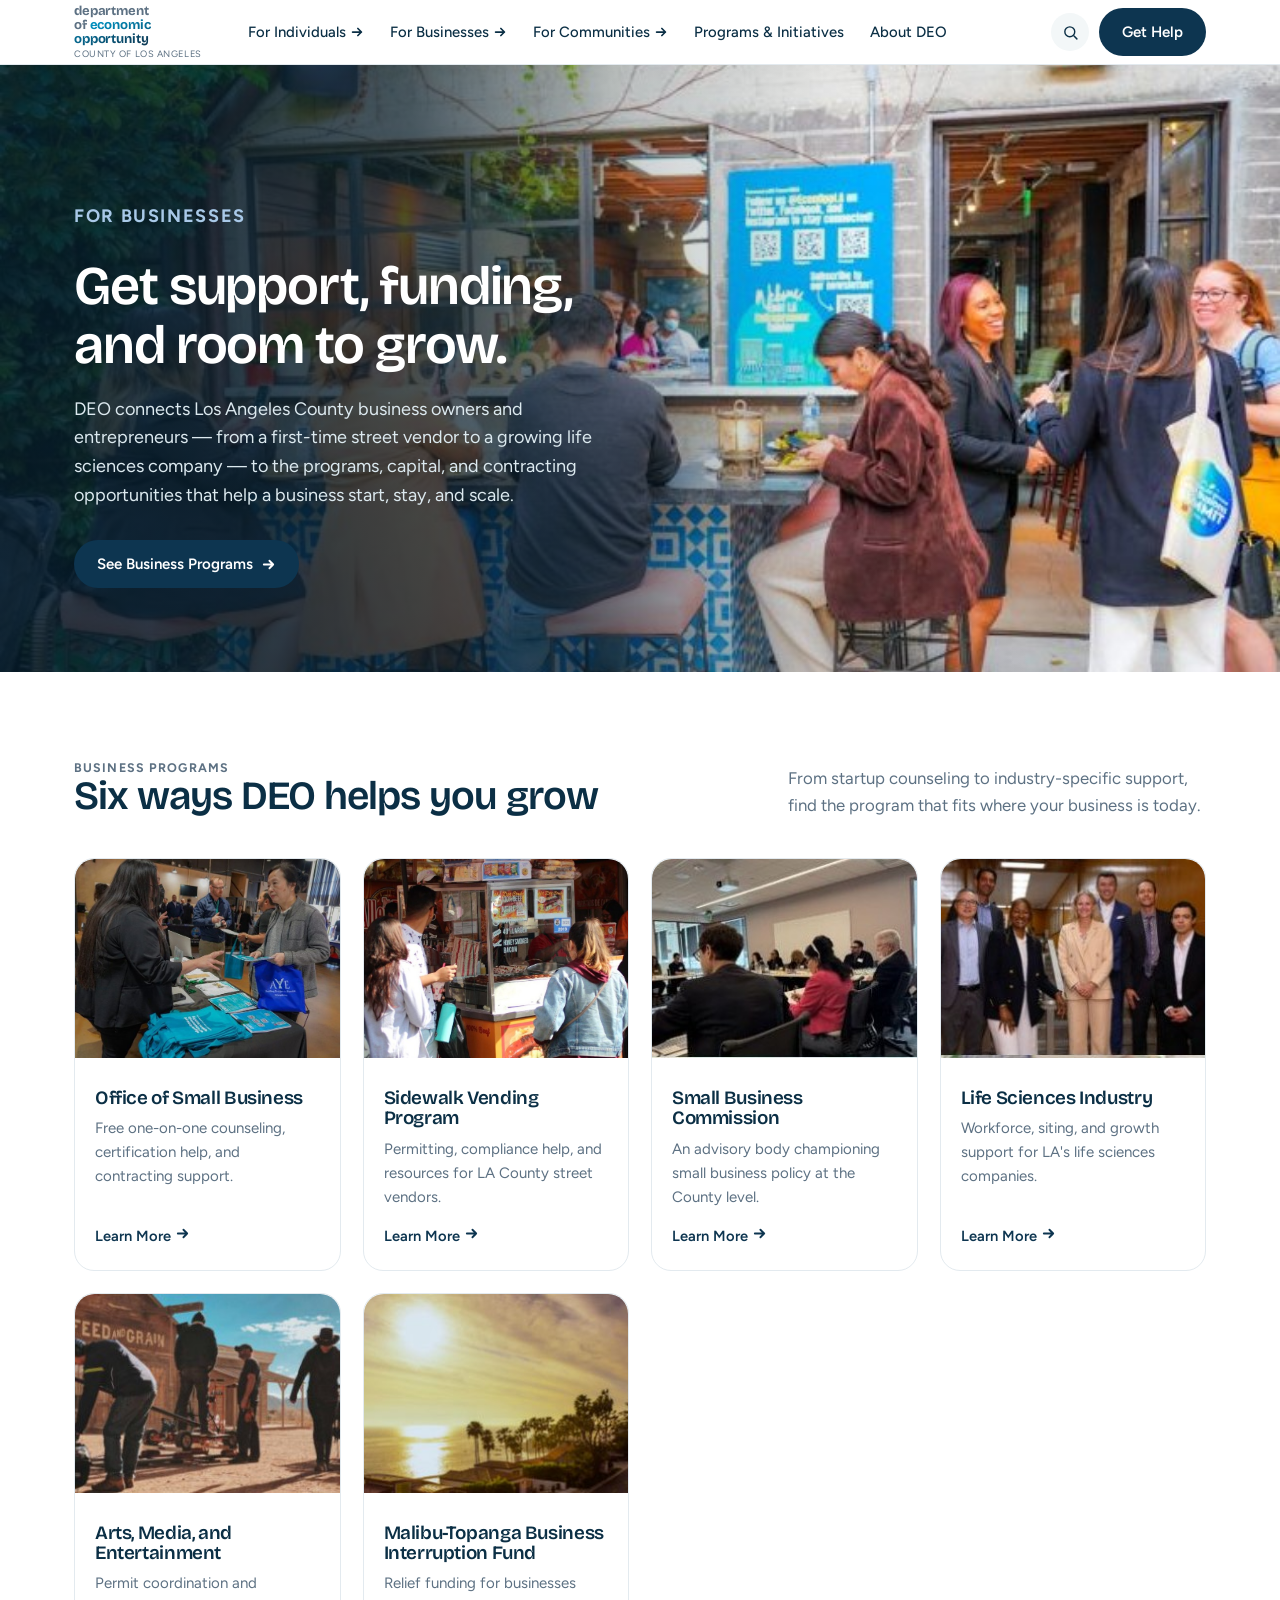
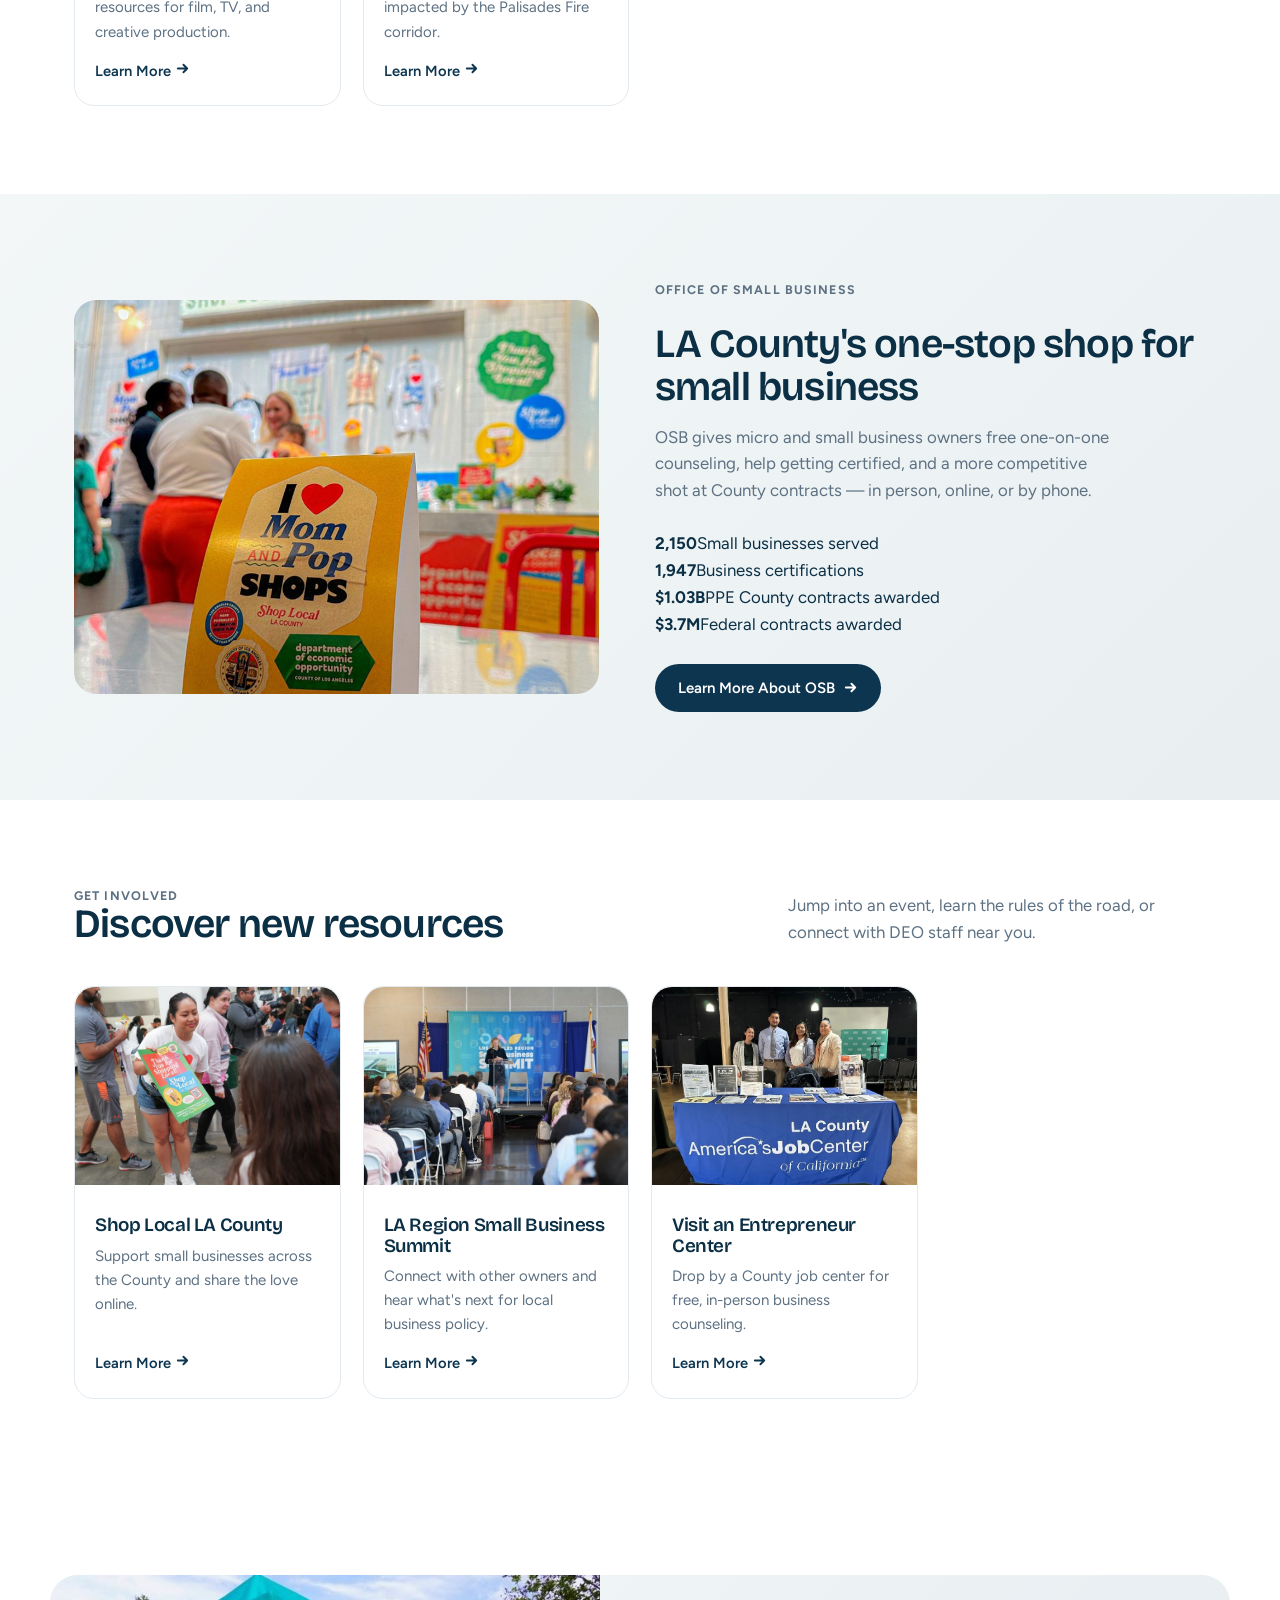
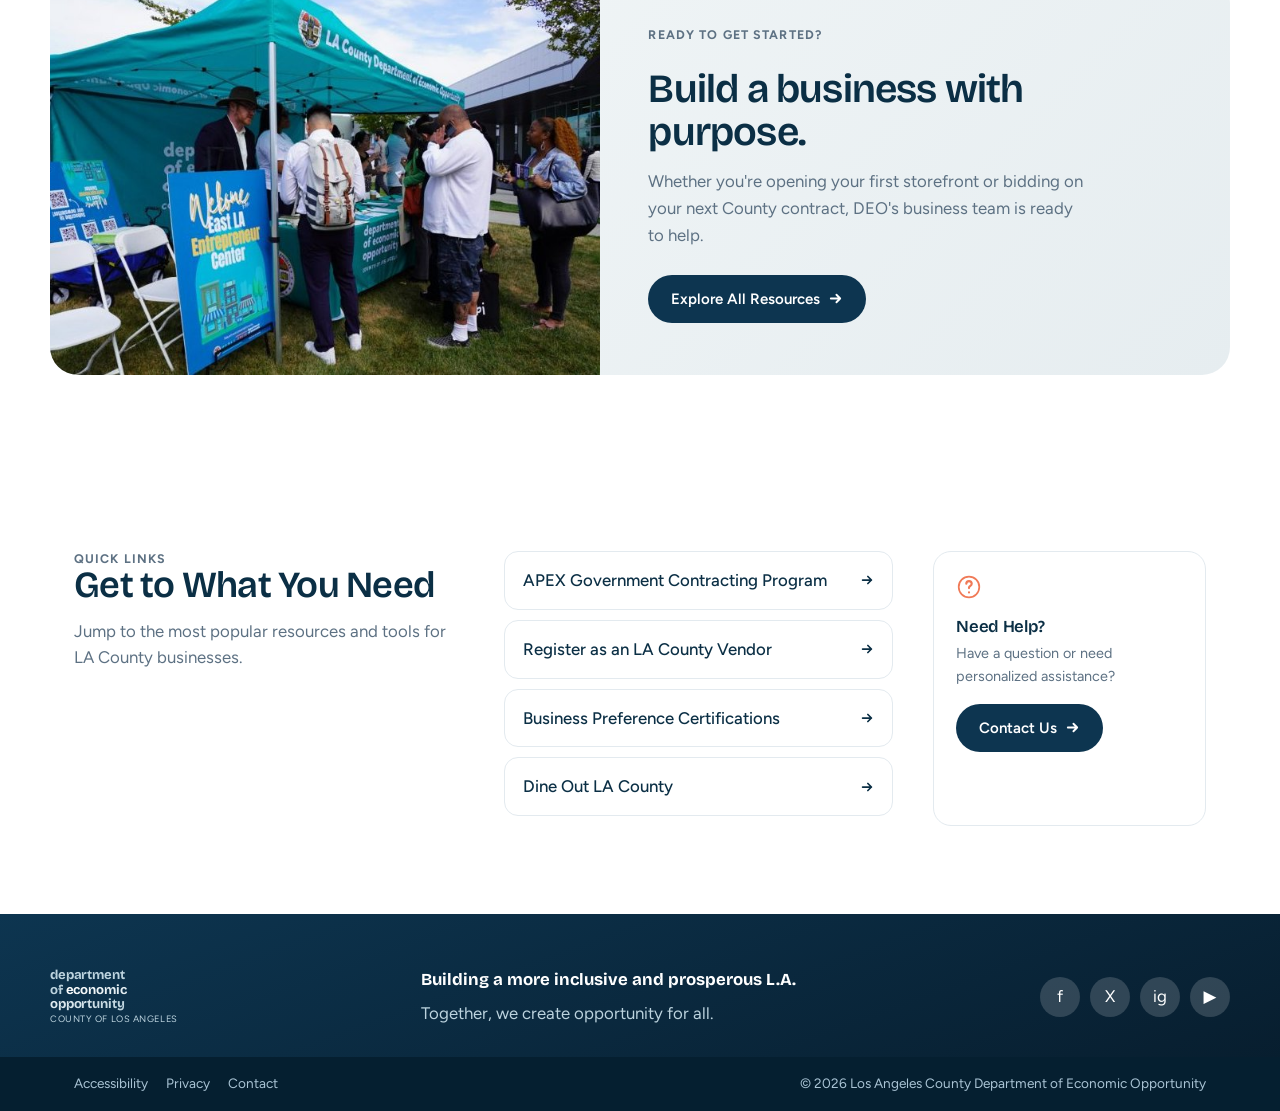
==== category.html @ c0104140 "Update styles and added category page" ====
<!doctype html>
<html lang="en">
  <head>
    <meta charset="utf-8" />
    <meta
      name="viewport"
      content="width=device-width, initial-scale=1, viewport-fit=cover"
    />
    <meta name="color-scheme" content="light" />
    <title>For Businesses | Department of Economic Opportunity</title>
    <link rel="preconnect" href="https://fonts.googleapis.com" />
    <link rel="preconnect" href="https://fonts.gstatic.com" crossorigin />
    <link
      href="https://fonts.googleapis.com/css2?family=Bricolage+Grotesque:wght@500;600;700&family=Figtree:wght@400;500;600&display=swap"
      rel="stylesheet"
    />
    <link rel="stylesheet" href="style.css" />
  </head>
  <body>
    <header class="bar" id="top">
      <div class="w">
        <a
          class="logo"
          href="index.html"
          aria-label="Department of Economic Opportunity, home"
          ><span
            ><b
              ><i class="l1">department of </i>
              <i class="l2">economic opportunity</i></b
            ><small>County of Los Angeles</small></span
          ></a
        >
        <button class="menu" aria-label="Menu" aria-expanded="false" id="mb">
          ☰
        </button>
        <nav id="nav" aria-label="Main"></nav>
        <div class="tools">
          <button class="ic-btn" aria-label="Search">
            <svg
              width="17"
              height="17"
              viewBox="0 0 24 24"
              fill="none"
              aria-hidden="true"
            >
              <circle
                cx="11"
                cy="11"
                r="7"
                stroke="currentColor"
                stroke-width="2"
              />
              <path
                d="M21 21l-4-4"
                stroke="currentColor"
                stroke-width="2"
                stroke-linecap="round"
              />
            </svg></button
          ><a class="btn" href="index.html#contact"><span>Get Help</span></a>
        </div>
      </div>
    </header>

    <main>
      <!-- <div class="w">
        <p class="crumb"><a href="index.html">Home</a><span>/</span>For Businesses</p>
      </div> -->

      <div
        class="hero"
        style="
          background-image: url([data-uri]);
        "
      >
        <div class="w">
          <div>
            <p class="eyebrow">For Businesses</p>
            <h1>Get support, funding, and room to grow.</h1>
            <p>
              DEO connects Los Angeles County business owners and entrepreneurs
              — from a first-time street vendor to a growing life sciences
              company — to the programs, capital, and contracting opportunities
              that help a business start, stay, and scale.
            </p>
            <a class="btn" href="#programs"
              >See Business Programs
              <svg
                class="arrow"
                width="15"
                height="15"
                viewBox="0 0 16 16"
                aria-hidden="true"
              >
                <path
                  d="M3 8h10M9 4l4 4-4 4"
                  fill="none"
                  stroke="currentColor"
                  stroke-width="2"
                  stroke-linecap="round"
                  stroke-linejoin="round"
                />
              </svg>
            </a>
          </div>
        </div>
      </div>

      <section id="programs">
        <div class="w">
          <div class="hd2">
            <div>
              <p class="eyebrow">Business Programs</p>
              <h2>Six ways DEO helps you grow</h2>
            </div>
            <p>
              From startup counseling to industry-specific support, find the
              program that fits where your business is today.
            </p>
          </div>
          <div class="path cols3" id="pgrid"></div>
        </div>
      </section>

      <section class="feat">
        <div class="w">
          <div class="ph" style="border-radius: 22px; aspect-ratio: 16/12">
            <img
              src="[data-uri]"
              alt="A shop-local display at an East LA small business"
              style="
                position: absolute;
                inset: 0;
                width: 100%;
                height: 100%;
                object-fit: cover;
              "
            />
          </div>
          <div>
            <p class="eyebrow">Office of Small Business</p>
            <h2>LA County's one-stop shop for small business</h2>
            <p>
              OSB gives micro and small business owners free one-on-one
              counseling, help getting certified, and a more competitive shot at
              County contracts — in person, online, or by phone.
            </p>
            <div class="stats">
              <div class="statitem">
                <b>2,150</b><span>Small businesses served</span>
              </div>
              <div class="statitem">
                <b>1,947</b><span>Business certifications</span>
              </div>
              <div class="statitem">
                <b>$1.03B</b><span>PPE County contracts awarded</span>
              </div>
              <div class="statitem">
                <b>$3.7M</b><span>Federal contracts awarded</span>
              </div>
            </div>
            <a class="btn" href="#" style="margin-top: 26px"
              >Learn More About OSB
              <svg
                class="arrow"
                width="15"
                height="15"
                viewBox="0 0 16 16"
                aria-hidden="true"
              >
                <path
                  d="M3 8h10M9 4l4 4-4 4"
                  fill="none"
                  stroke="currentColor"
                  stroke-width="2"
                  stroke-linecap="round"
                  stroke-linejoin="round"
                /></svg
            ></a>
          </div>
        </div>
      </section>

      <section>
        <div class="w">
          <div class="hd2">
            <div>
              <p class="eyebrow">Get Involved</p>
              <h2>Discover new resources</h2>
            </div>
            <p>
              Jump into an event, learn the rules of the road, or connect with
              DEO staff near you.
            </p>
          </div>
          <div class="path cols3" id="igrid"></div>
        </div>
      </section>

      <section class="cta">
        <div class="w">
          <div
            class="ph"
            style="aspect-ratio: auto; height: 100%; min-height: 280px"
          >
            <img
              src="[data-uri]"
              alt="Business owners networking on a patio"
              style="
                position: absolute;
                inset: 0;
                width: 100%;
                height: 100%;
                object-fit: cover;
              "
            />
          </div>
          <div class="body">
            <p class="eyebrow">Ready to Get Started?</p>
            <h2>Build a business with purpose.</h2>
            <p>
              Whether you're opening your first storefront or bidding on your
              next County contract, DEO's business team is ready to help.
            </p>
            <a class="btn" href="index.html#contact"
              >Explore All Resources
              <svg
                class="arrow"
                width="15"
                height="15"
                viewBox="0 0 16 16"
                aria-hidden="true"
              >
                <path
                  d="M3 8h10M9 4l4 4-4 4"
                  fill="none"
                  stroke="currentColor"
                  stroke-width="2"
                  stroke-linecap="round"
                  stroke-linejoin="round"
                /></svg
            ></a>
          </div>
        </div>
      </section>

      <section class="ql">
        <div class="w">
          <div>
            <p class="eyebrow">Quick Links</p>
            <h2>Get to What You Need</h2>
            <p>
              Jump to the most popular resources and tools for LA County
              businesses.
            </p>
          </div>
          <div class="qllist" id="qllist"></div>
          <div class="help">
            <svg
              width="26"
              height="26"
              viewBox="0 0 24 24"
              fill="none"
              aria-hidden="true"
            >
              <path
                d="M12 17h.01M9.5 9a2.5 2.5 0 0 1 5 0c0 1.5-1.5 2-2 2.5-.4.4-.5.7-.5 1.5"
                stroke="currentColor"
                stroke-width="2"
                stroke-linecap="round"
                stroke-linejoin="round"
              />
              <circle
                cx="12"
                cy="12"
                r="9.5"
                stroke="currentColor"
                stroke-width="1.6"
              />
            </svg>
            <h3>Need Help?</h3>
            <p>Have a question or need personalized assistance?</p>
            <a class="btn" href="index.html#contact"
              >Contact Us
              <svg
                class="arrow"
                width="15"
                height="15"
                viewBox="0 0 16 16"
                aria-hidden="true"
              >
                <path
                  d="M3 8h10M9 4l4 4-4 4"
                  fill="none"
                  stroke="currentColor"
                  stroke-width="2"
                  stroke-linecap="round"
                  stroke-linejoin="round"
                /></svg
            ></a>
          </div>
        </div>
      </section>
    </main>

    <footer id="contact">
      <div class="w fmain">
        <a class="logo" href="index.html"
          ><span
            ><b>
              <i class="l1" style="color: #bcd3de">department of</i>
              <i
                class="l2"
                style="background-image: linear-gradient(135deg, #fff, #bcd3de)"
                >economic<br />opportunity</i
              > </b
            ><small style="color: #bcd3de">County of Los Angeles</small></span
          ></a
        >
        <div>
          <b
            style="
              font-family: &quot;Bricolage Grotesque&quot;;
              font-size: 1.05rem;
            "
            >Building a more inclusive and prosperous L.A.</b
          >
          <p>Together, we create opportunity for all.</p>
        </div>
        <div class="soc">
          <a href="#" aria-label="Facebook">f</a><a href="#" aria-label="X">X</a
          ><a href="#" aria-label="Instagram">ig</a
          ><a href="#" aria-label="YouTube">▶</a>
        </div>
      </div>
      <div class="fbottom">
        <div class="w">
          <div>
            <a href="#">Accessibility</a><a href="#">Privacy</a
            ><a href="#">Contact</a>
          </div>
          <span
            >© 2026 Los Angeles County Department of Economic Opportunity</span
          >
        </div>
      </div>
    </footer>

    <script>
      const AR =
        '<svg class="ar" width="15" height="15" viewBox="0 0 16 16" aria-hidden="true"><path d="M3 8h10M9 4l4 4-4 4" fill="none" stroke="currentColor" stroke-width="2" stroke-linecap="round" stroke-linejoin="round"/></svg>';
      const CH =
        '<svg class="ch" width="14" height="14" viewBox="0 0 16 16" aria-hidden="true"><path d="M3 8h10M9 4l4 4-4 4" fill="none" stroke="currentColor" stroke-width="2" stroke-linecap="round" stroke-linejoin="round"/></svg>';
      const NAV = {
        "For Individuals": [
          "America's Job Centers of California",
          "Youth@Work Program",
          "High Road Training Partnerships",
          "Workforce Development Board",
        ],
        "For Businesses": [
          "Office of Small Business",
          "Sidewalk Vending Program",
          "Small Business Commission",
          "Life Sciences Industry",
          "Arts, Media, and Entertainment",
          "Malibu-Topanga Business Interruption Fund",
        ],
        "For Communities": [
          "Capital Development",
          "RENOVATE Facade Improvement Program",
        ],
      };
      const PROGRAMS = [
        [
          "Office of Small Business",
          "Free one-on-one counseling, certification help, and contracting support.",
          "osb",
          "consult",
        ],
        [
          "Sidewalk Vending Program",
          "Permitting, compliance help, and resources for LA County street vendors.",
          "sidewalk",
          "cart",
        ],
        [
          "Small Business Commission",
          "An advisory body championing small business policy at the County level.",
          "smallbiz",
          "smallbiz",
        ],
        [
          "Life Sciences Industry",
          "Workforce, siting, and growth support for LA's life sciences companies.",
          "lifesci",
          "lifesci",
        ],
        [
          "Arts, Media, and Entertainment",
          "Permit coordination and resources for film, TV, and creative production.",
          "arts",
          "train",
        ],
        [
          "Malibu-Topanga Business Interruption Fund",
          "Relief funding for businesses impacted by the Palisades Fire corridor.",
          "malibu",
          "cta",
        ],
      ];
      const INVOLVE = [
        [
          "Shop Local LA County",
          "Support small businesses across the County and share the love online.",
          "shopaction",
        ],
        [
          "LA Region Small Business Summit",
          "Connect with other owners and hear what's next for local business policy.",
          "summit",
        ],
        [
          "Visit an Entrepreneur Center",
          "Drop by a County job center for free, in-person business counseling.",
          "jobc2",
        ],
      ];
      const QL = [
        "APEX Government Contracting Program",
        "Register as an LA County Vendor",
        "Business Preference Certifications",
        "Dine Out LA County",
      ];
      const PHOTOS = {
        consult:
          "[data-uri]",
        cart: "[data-uri]",
        shopaction:
          "[data-uri]",
        summit:
          "[data-uri]",
        jobc2:
          "[data-uri]",
        smallbiz:
          "[data-uri]",
        lifesci:
          "[data-uri]",
        train:
          "[data-uri]",
        cta: "[data-uri]",
      };
      const $ = (s) => document.querySelector(s);
      $("#nav").innerHTML =
        Object.keys(NAV)
          .map(
            (k) =>
              `<div class="dd"><button>${k}${CH}</button><ul>${NAV[k].map((x) => `<li><a href="index.html#path">${x}</a></li>`).join("")}</ul></div>`,
          )
          .join("") +
        '<a href="index.html#initiatives">Programs & Initiatives</a><a href="index.html#">About DEO</a>';
      $("#pgrid").innerHTML = PROGRAMS.map(
        (x) =>
          `<article class="pcard"><div class="ph"><img src="${PHOTOS[x[3]]}" alt="${x[0]}"></div><div class="body"><h3>${x[0]}</h3><p>${x[1]}</p><a class="link" href="#">Learn More ${AR}</a></div></article>`,
      ).join("");
      $("#igrid").innerHTML = INVOLVE.map(
        (x) =>
          `<article class="pcard"><div class="ph"><img src="${PHOTOS[x[2]]}" alt="${x[0]}"></div><div class="body"><h3>${x[0]}</h3><p>${x[1]}</p><a class="link" href="#">Learn More ${AR}</a></div></article>`,
      ).join("");
      $("#qllist").innerHTML = QL.map((x) => `<a href="#">${x}${CH}</a>`).join(
        "",
      );
      $("#mb").onclick = () => {
        const b = $(".bar");
        b.classList.toggle("open");
        $("#mb").setAttribute("aria-expanded", b.classList.contains("open"));
      };
      document.addEventListener("click", (e) => {
        if (e.target.closest("nav a")) $(".bar").classList.remove("open");
      });
    </script>
  </body>
</html>
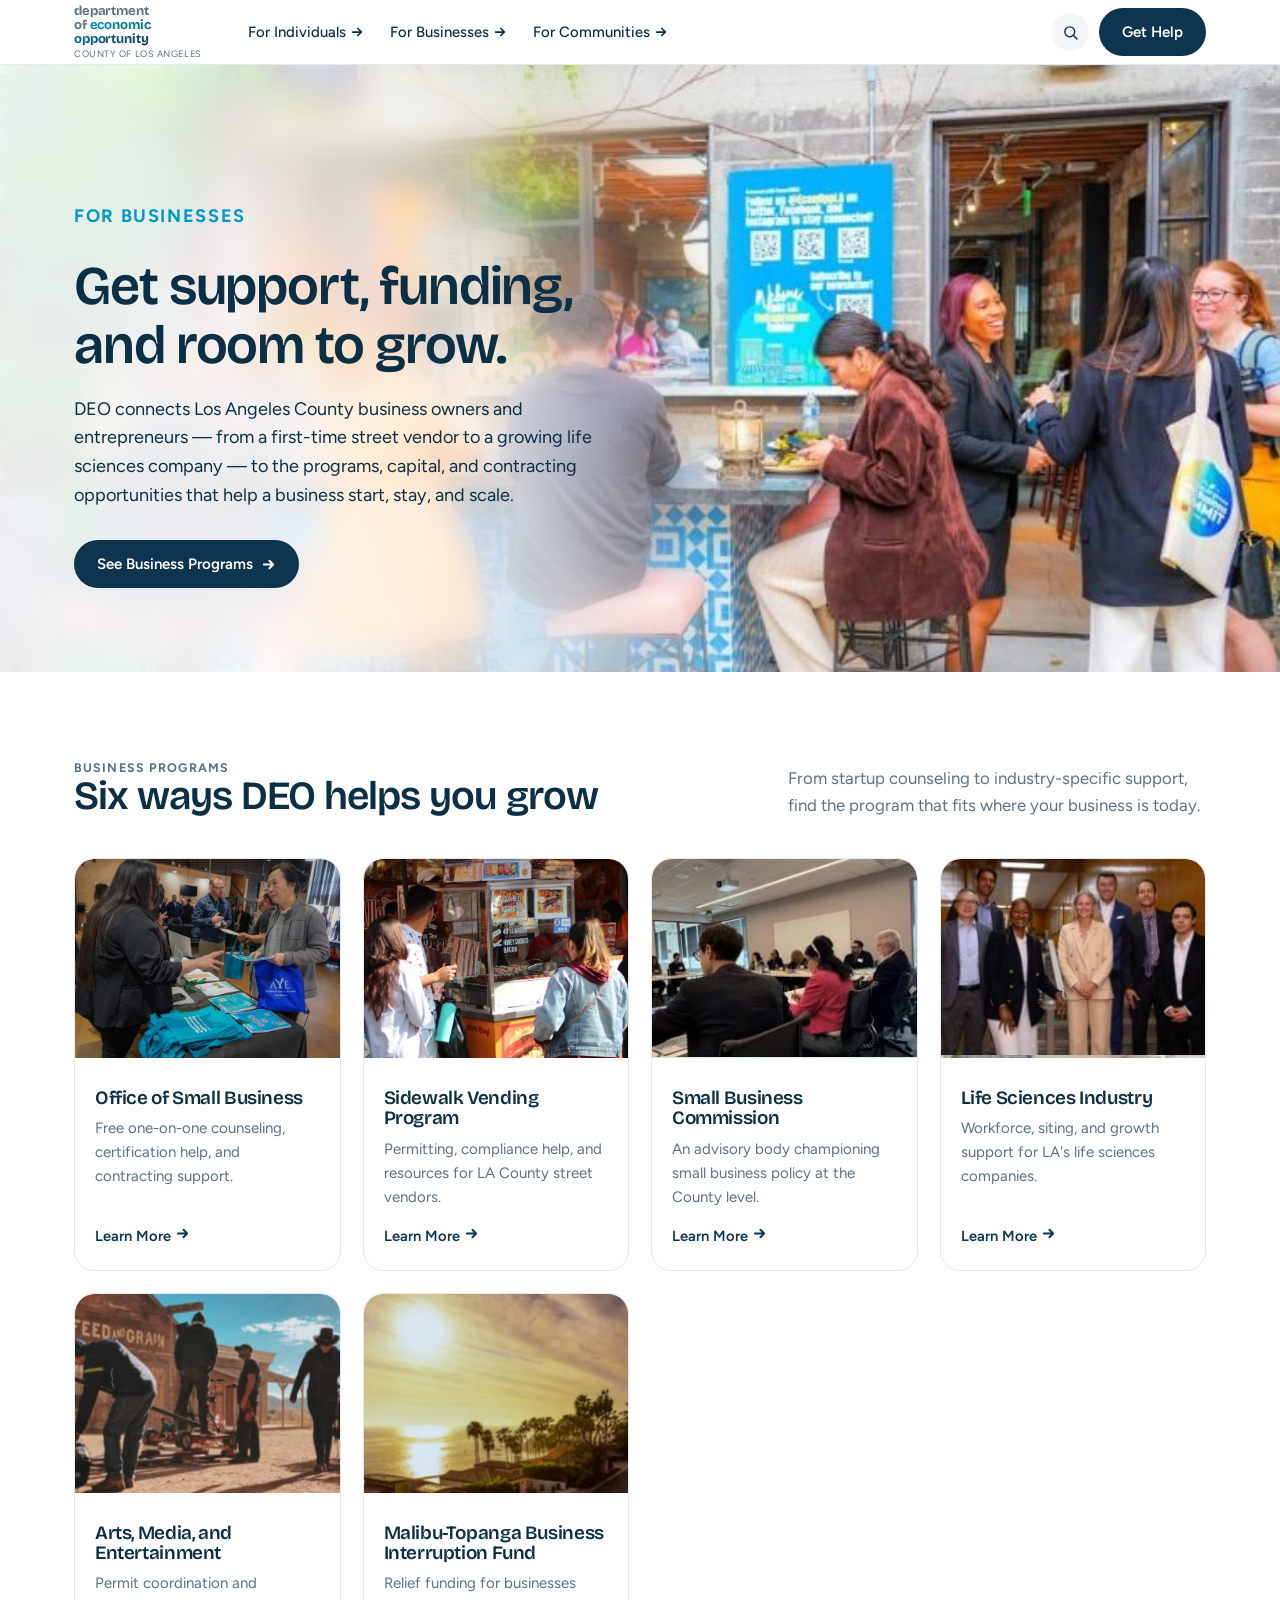
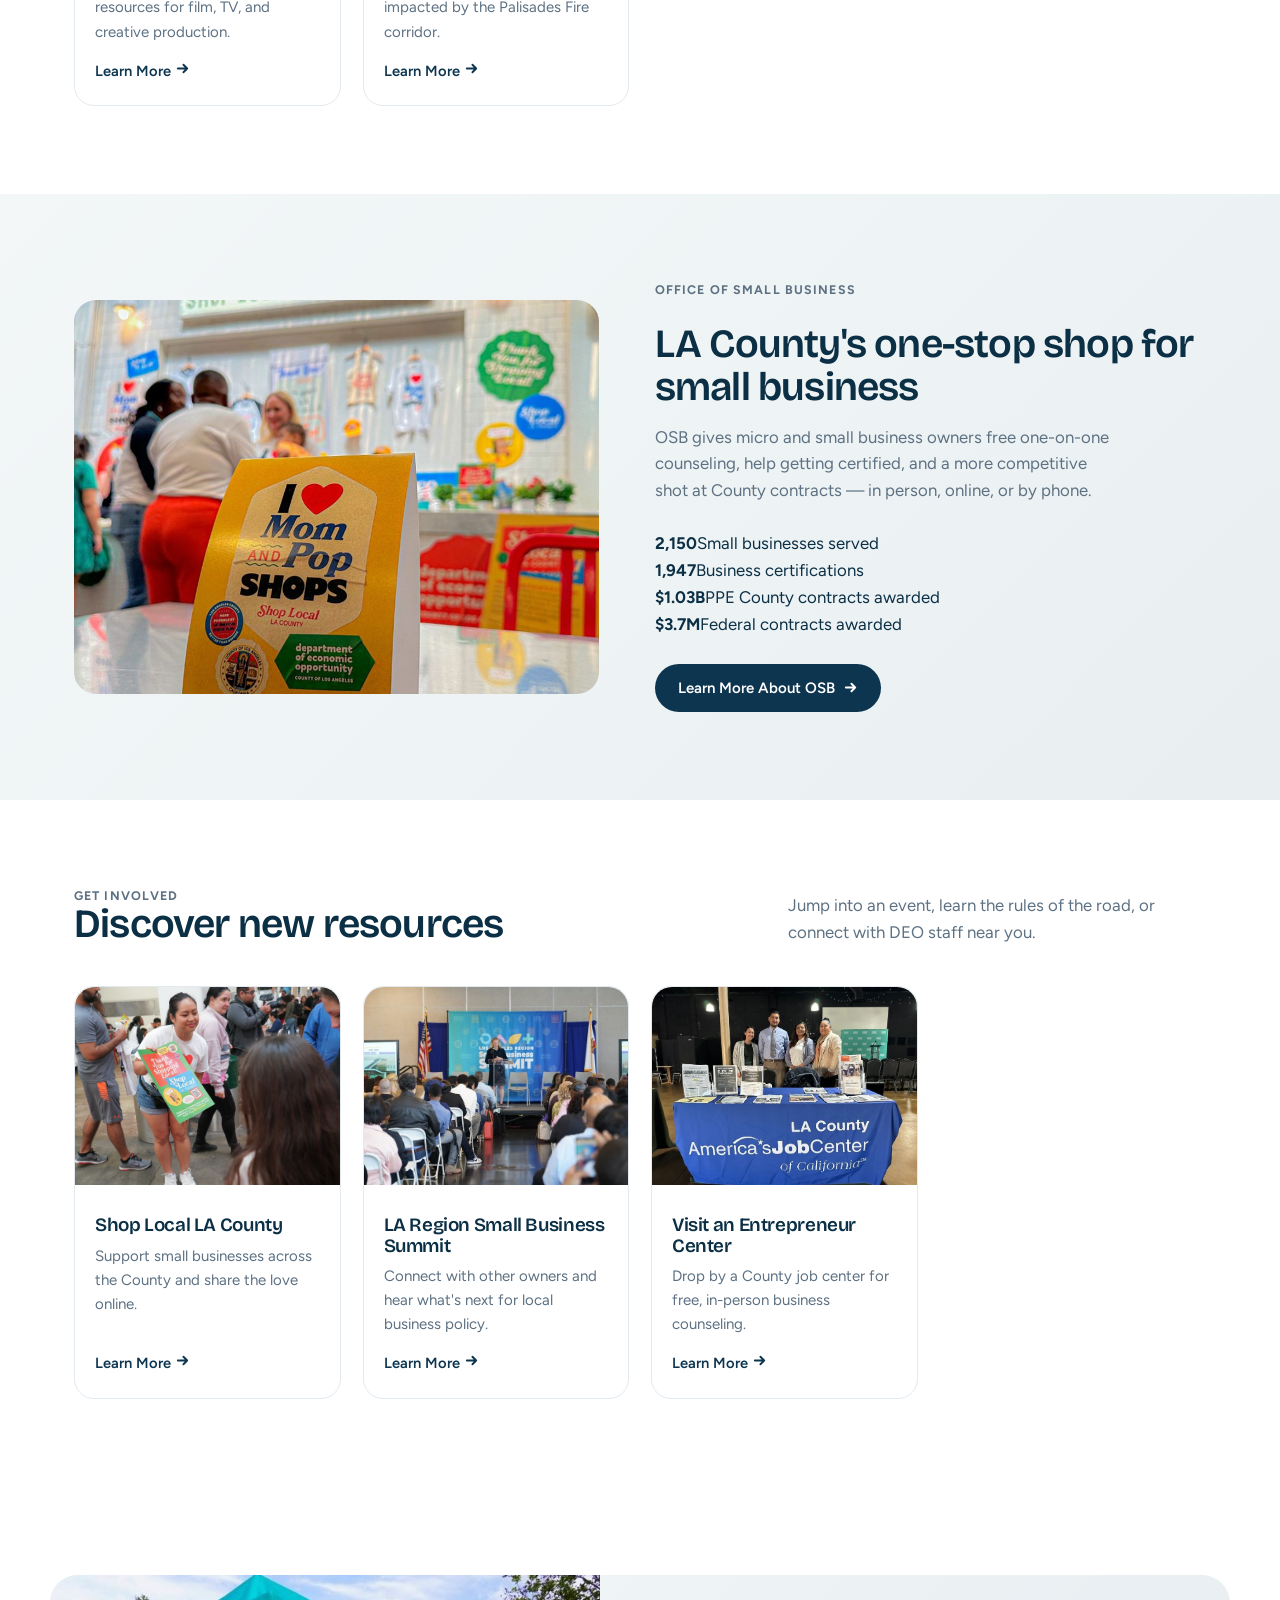
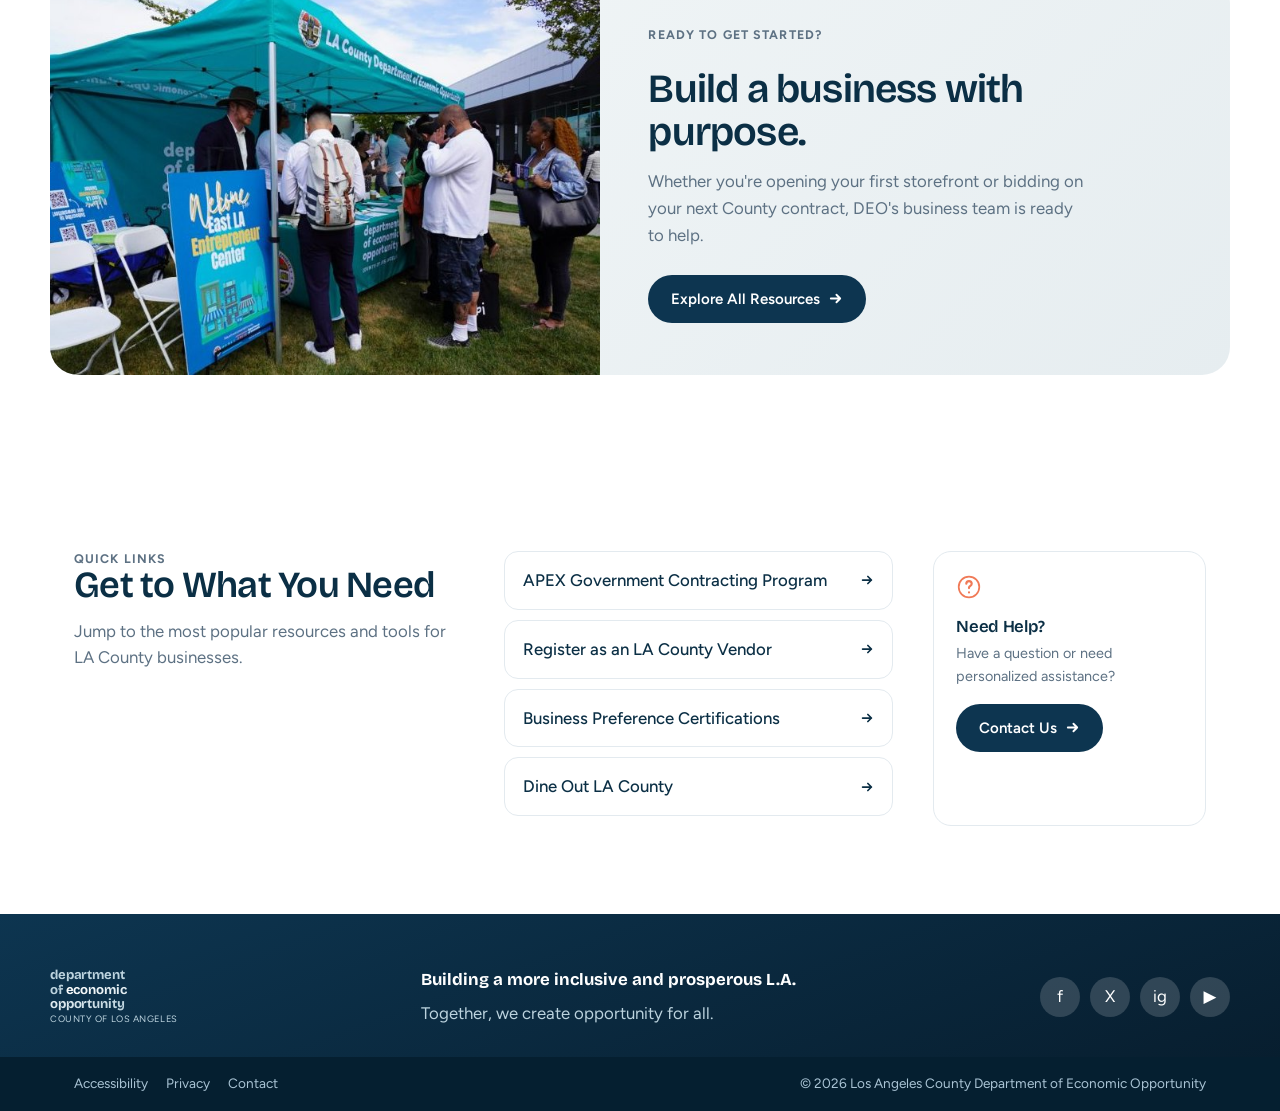
==== commit c153975f: "Add files via upload" ====
--- a/category.html
+++ b/category.html
@@ -21,7 +21,7 @@
       <div class="w">
         <a
           class="logo"
-          href="index.html"
+          href="#top"
           aria-label="Department of Economic Opportunity, home"
           ><span
             ><b
@@ -57,7 +57,7 @@
                 stroke-linecap="round"
               />
             </svg></button
-          ><a class="btn" href="index.html#contact"><span>Get Help</span></a>
+          ><a class="btn" href="#contact"><span>Get Help</span></a>
         </div>
       </div>
     </header>
@@ -451,14 +451,12 @@
         cta: "[data-uri]",
       };
       const $ = (s) => document.querySelector(s);
-      $("#nav").innerHTML =
-        Object.keys(NAV)
-          .map(
-            (k) =>
-              `<div class="dd"><button>${k}${CH}</button><ul>${NAV[k].map((x) => `<li><a href="index.html#path">${x}</a></li>`).join("")}</ul></div>`,
-          )
-          .join("") +
-        '<a href="index.html#initiatives">Programs & Initiatives</a><a href="index.html#">About DEO</a>';
+      $("#nav").innerHTML = Object.keys(NAV)
+        .map(
+          (k) =>
+            `<div class="dd"><button>${k}${CH}</button><ul>${NAV[k].map((x) => `<li><a href="index.html#path">${x}</a></li>`).join("")}</ul></div>`,
+        )
+        .join("");
       $("#pgrid").innerHTML = PROGRAMS.map(
         (x) =>
           `<article class="pcard"><div class="ph"><img src="${PHOTOS[x[3]]}" alt="${x[0]}"></div><div class="body"><h3>${x[0]}</h3><p>${x[1]}</p><a class="link" href="#">Learn More ${AR}</a></div></article>`,
--- a/style.css
+++ b/style.css
@@ -3,14 +3,19 @@
   --ink: #0b2f45;
   --mute: #5d7183;
   --line: #e3eaef;
-  --teal: #35e6fc;
-  --tealD: #0098c9;
+  --aqua: #35e6fc;
+  --aquaD: #0098c9;
+  --teal: #05568d;
+  --tealD: #06436b;
   --deep: #0d3550;
+  --deeper: #001f3b;
   --panel: #f3f7f8;
   --avocado: #b3b503;
   --purple: #7b4fd1;
   --blue: #2f7fe0;
   --coral: #f07a57;
+  --glow-shadow: 0 0 0 -15px #00b1d200;
+  --glow-shadow-hover: 0 16px 34px -15px #00b1d266;
   --g-avocado: linear-gradient(135deg, #0d3550, #0d3550);
   --g-purple: linear-gradient(135deg, #7b4fd1, #7b4fd1);
   --g-blue: linear-gradient(135deg, #2f7fe0, #2f7fe0);
@@ -60,7 +65,7 @@
   margin: 0 0 10px;
 }
 :focus-visible {
-  outline: 3px solid var(--teal);
+  outline: 3px solid var(--aqua);
   outline-offset: 3px;
   border-radius: 6px;
 }
@@ -116,7 +121,7 @@
   color: var(--mute);
 }
 .logo .l2 {
-  background-image: linear-gradient(151deg, var(--tealD), var(--deep));
+  background-image: linear-gradient(151deg, var(--aquaD), var(--deep));
   background-clip: text;
   -webkit-background-clip: text;
   color: transparent;
@@ -160,7 +165,7 @@
 .dd:hover > button,
 .dd:focus-within > button {
   background: var(--panel);
-  color: var(--tealD);
+  color: var(--aquaD);
 }
 .dd {
   position: relative;
@@ -192,7 +197,7 @@
 }
 .dd ul a:hover {
   background: var(--panel);
-  color: var(--tealD);
+  color: var(--aquaD);
 }
 .tools {
   display: flex;
@@ -230,7 +235,8 @@
     background 0.2s;
 }
 .btn:hover {
-  background: var(--tealD);
+  background: var(--aquaD);
+  box-shadow: var(--glow-shadow-hover);
 }
 .btn.o {
   background: transparent;
@@ -261,6 +267,7 @@
   min-height: 560px;
   display: flex;
   align-items: center;
+  color: var(--ink);
 }
 .hero::before {
   content: "";
@@ -268,11 +275,20 @@
   inset: 0;
   background: linear-gradient(
     72deg,
-    #061b29d6 20%,
-    #061b29b0 40%,
-    #061b292e 55%,
-    #061b2900 70%
+    #ffffffe6 20%,
+    #ffffffad 40%,
+    #ffffff2e 50%,
+    #ffffff00 60%
   );
+  z-index: 0;
+}
+.hero::after {
+  content: "";
+  position: absolute;
+  inset: 0;
+  background: #ffffff11;
+  mask: linear-gradient(90deg, black 30%, transparent 60%);
+  backdrop-filter: saturate(2) blur(16px);
   z-index: 0;
 }
 .hero .w {
@@ -285,19 +301,20 @@
 }
 .hero h1 {
   font-size: clamp(2.3rem, 4.6vw, 3.4rem);
-  color: #fff;
+  text-wrap: balance;
+  max-width: 90%;
 }
 .hero .t {
-  color: #a9c9e8;
+  color: var(--aquaD);
 }
 .hero p {
-  color: #dce9ef;
+  /* color: #dce9ef; */
   font-size: 1.13rem;
   margin: 20px 0 30px;
   max-width: 46ch;
 }
 .hero .eyebrow {
-  color: #a9c9e8;
+  color: var(--aquaD);
 }
 .qcard {
   width: 250px;
@@ -316,15 +333,15 @@
   border-radius: 16px;
   padding: 13px 14px;
   text-decoration: none;
-  box-shadow: 0 16px 30px -14px rgba(10, 63, 92, 0.28);
+  box-shadow: var(--glow-shadow);
   border: 1.5px solid transparent;
   transition:
     border-color 0.2s,
     box-shadow 0.2s;
 }
 .qcard a:hover {
-  border-color: var(--teal);
-  box-shadow: 0 18px 36px -12px rgba(14, 143, 134, 0.35);
+  border-color: var(--aqua);
+  box-shadow: var(--glow-shadow-hover);
 }
 .qcard .ico {
   width: 38px;
@@ -387,6 +404,7 @@
   background: #fff;
   border: 1px solid var(--line);
   border-radius: 20px;
+  box-shadow: var(--glow-shadow);
   overflow: visible;
   display: flex;
   flex-direction: column;
@@ -396,8 +414,8 @@
     transform 0.2s;
 }
 .pcard:hover {
-  border-color: var(--teal);
-  box-shadow: 0 16px 34px -20px rgba(14, 143, 134, 0.4);
+  border-color: var(--aqua);
+  box-shadow: var(--glow-shadow-hover);
   transform: translateY(-3px);
 }
 .pcard:hover .ph img {
@@ -430,7 +448,7 @@
 }
 .dot {
   position: absolute;
-  top: -24px;
+  top: -25px;
   left: 20px;
   width: 46px;
   height: 46px;
@@ -446,16 +464,17 @@
 .dot::after {
   content: "";
   position: absolute;
-  bottom: 18px;
+  bottom: 15px;
   right: -13px;
   background: #fff;
-  width: 10px;
-  height: 10px;
+  width: 12px;
+  height: 12px;
   border-radius: 0 10px 0 0;
   corner-shape: scoop;
 }
 .dot::after {
-  right: 41px;
+  right: initial;
+  left: -13px;
   border-radius: 10px 0 0 0;
 }
 .pcard h3 {
@@ -476,7 +495,7 @@
   transition: color 0.15s;
 }
 .pcard .link:hover {
-  color: var(--tealD);
+  color: var(--aquaD);
 }
 /* featured */
 .feat {
@@ -508,7 +527,12 @@
 }
 /* news */
 .news {
-  background-image: linear-gradient(160deg, var(--deep), #0a2c40);
+  /* background-image: linear-gradient(160deg, var(--deep), var(--tealD)); */
+  background-image: radial-gradient(
+    farthest-corner at 20% 0%,
+    var(--teal),
+    var(--deeper)
+  );
   color: #fff;
 }
 .news .w {
@@ -522,7 +546,7 @@
   margin: 0 0 14px;
 }
 .news > .w > div:first-child p {
-  color: #b9cfdb;
+  color: #cad9ea;
   max-width: 34ch;
   margin: 0 0 26px;
 }
@@ -612,8 +636,8 @@
   margin-bottom: 10px;
 }
 .qllist a:hover {
-  border-color: var(--teal);
-  color: var(--teal);
+  border-color: var(--aqua);
+  color: var(--aquaD);
 }
 .help {
   background: #fff;
@@ -687,6 +711,11 @@
 }
 .fbottom a:hover {
   color: #fff;
+}
+.sticky {
+  position: sticky;
+  top: 96px;
+  align-self: start;
 }
 @media (max-width: 980px) {
   .path {
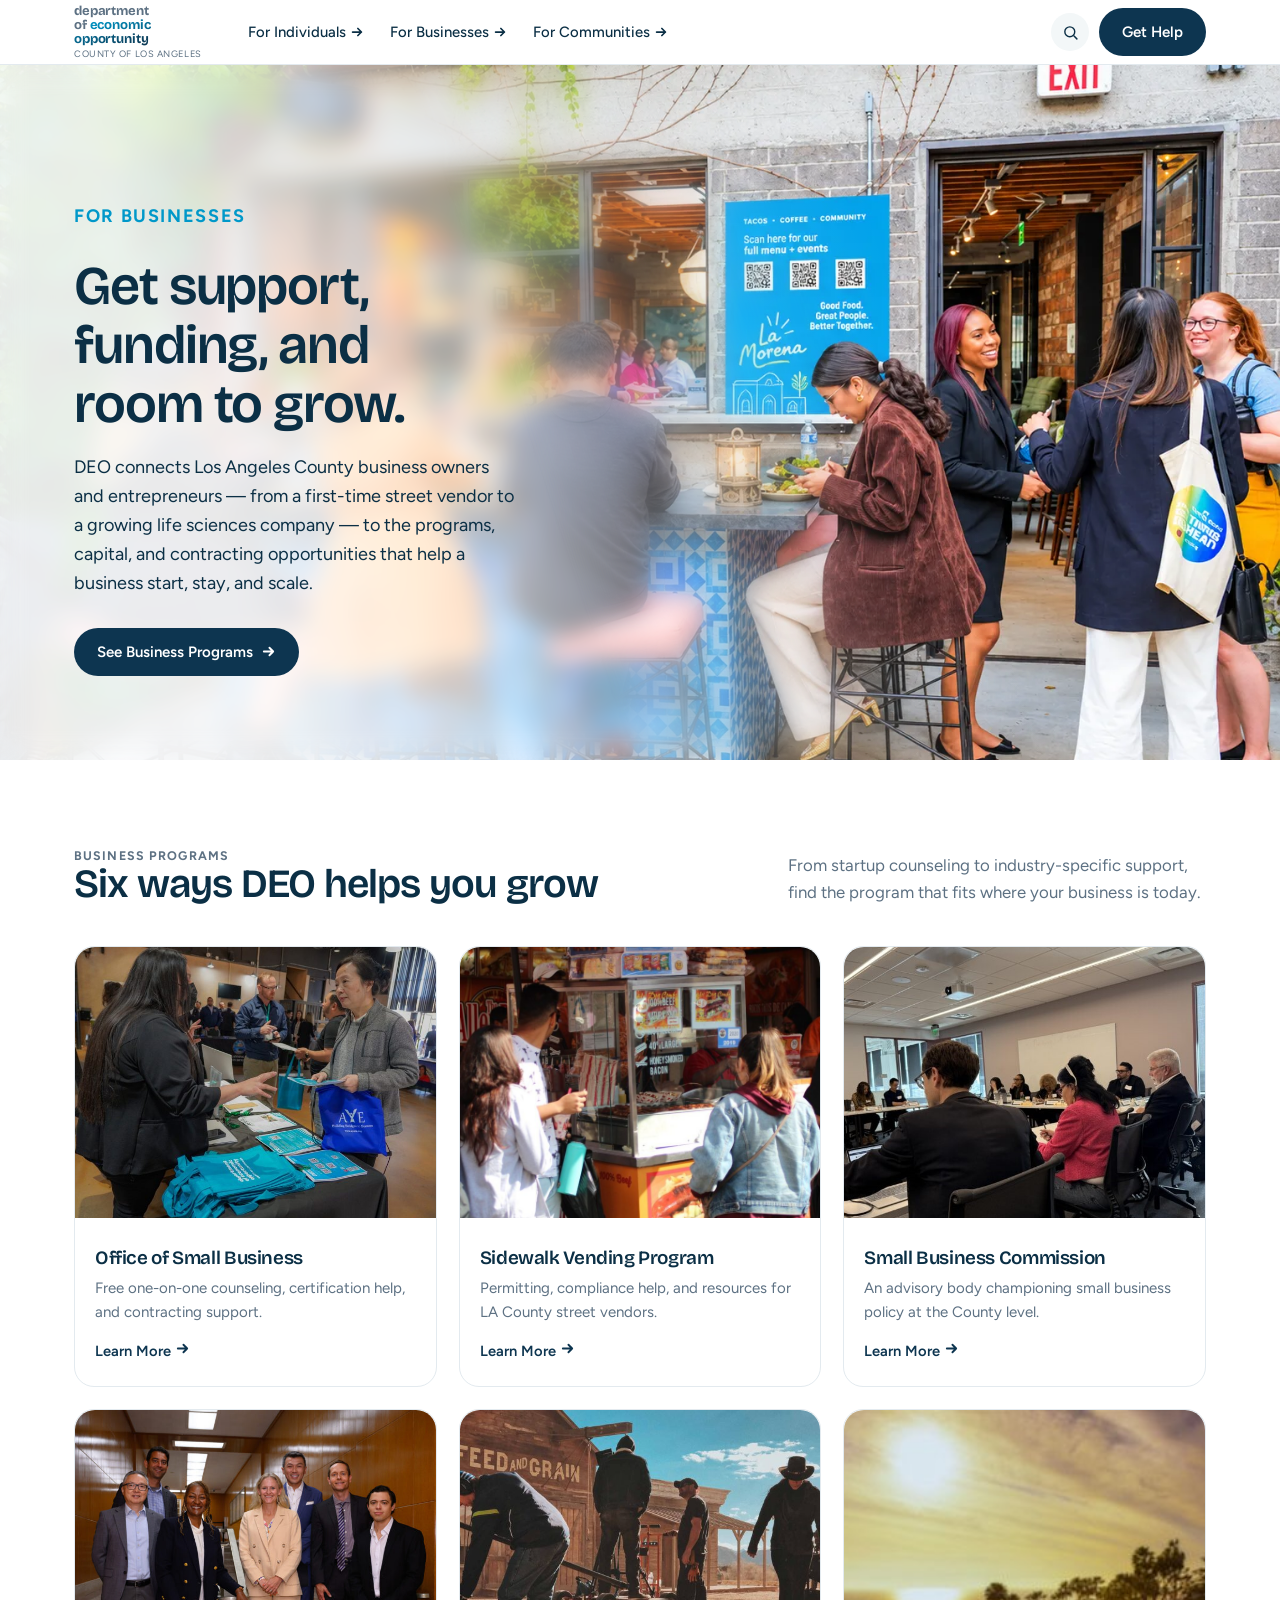
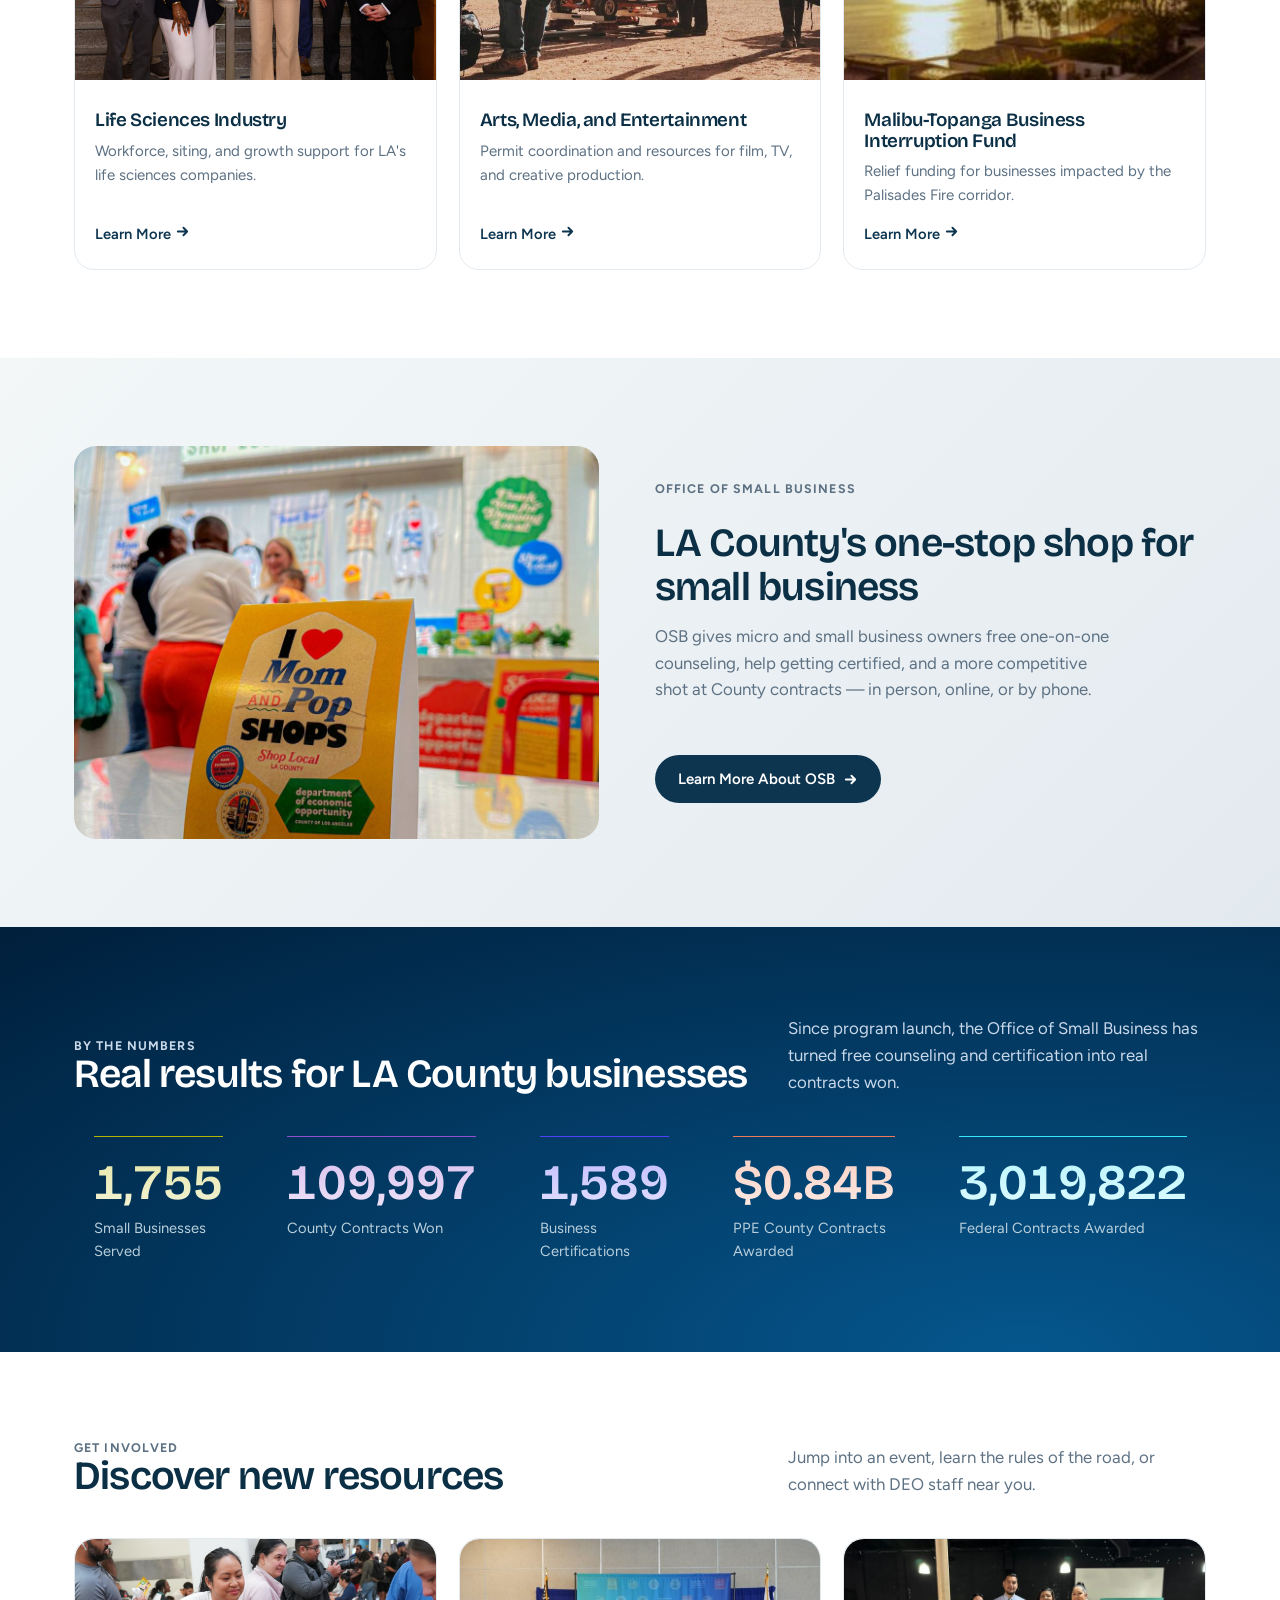
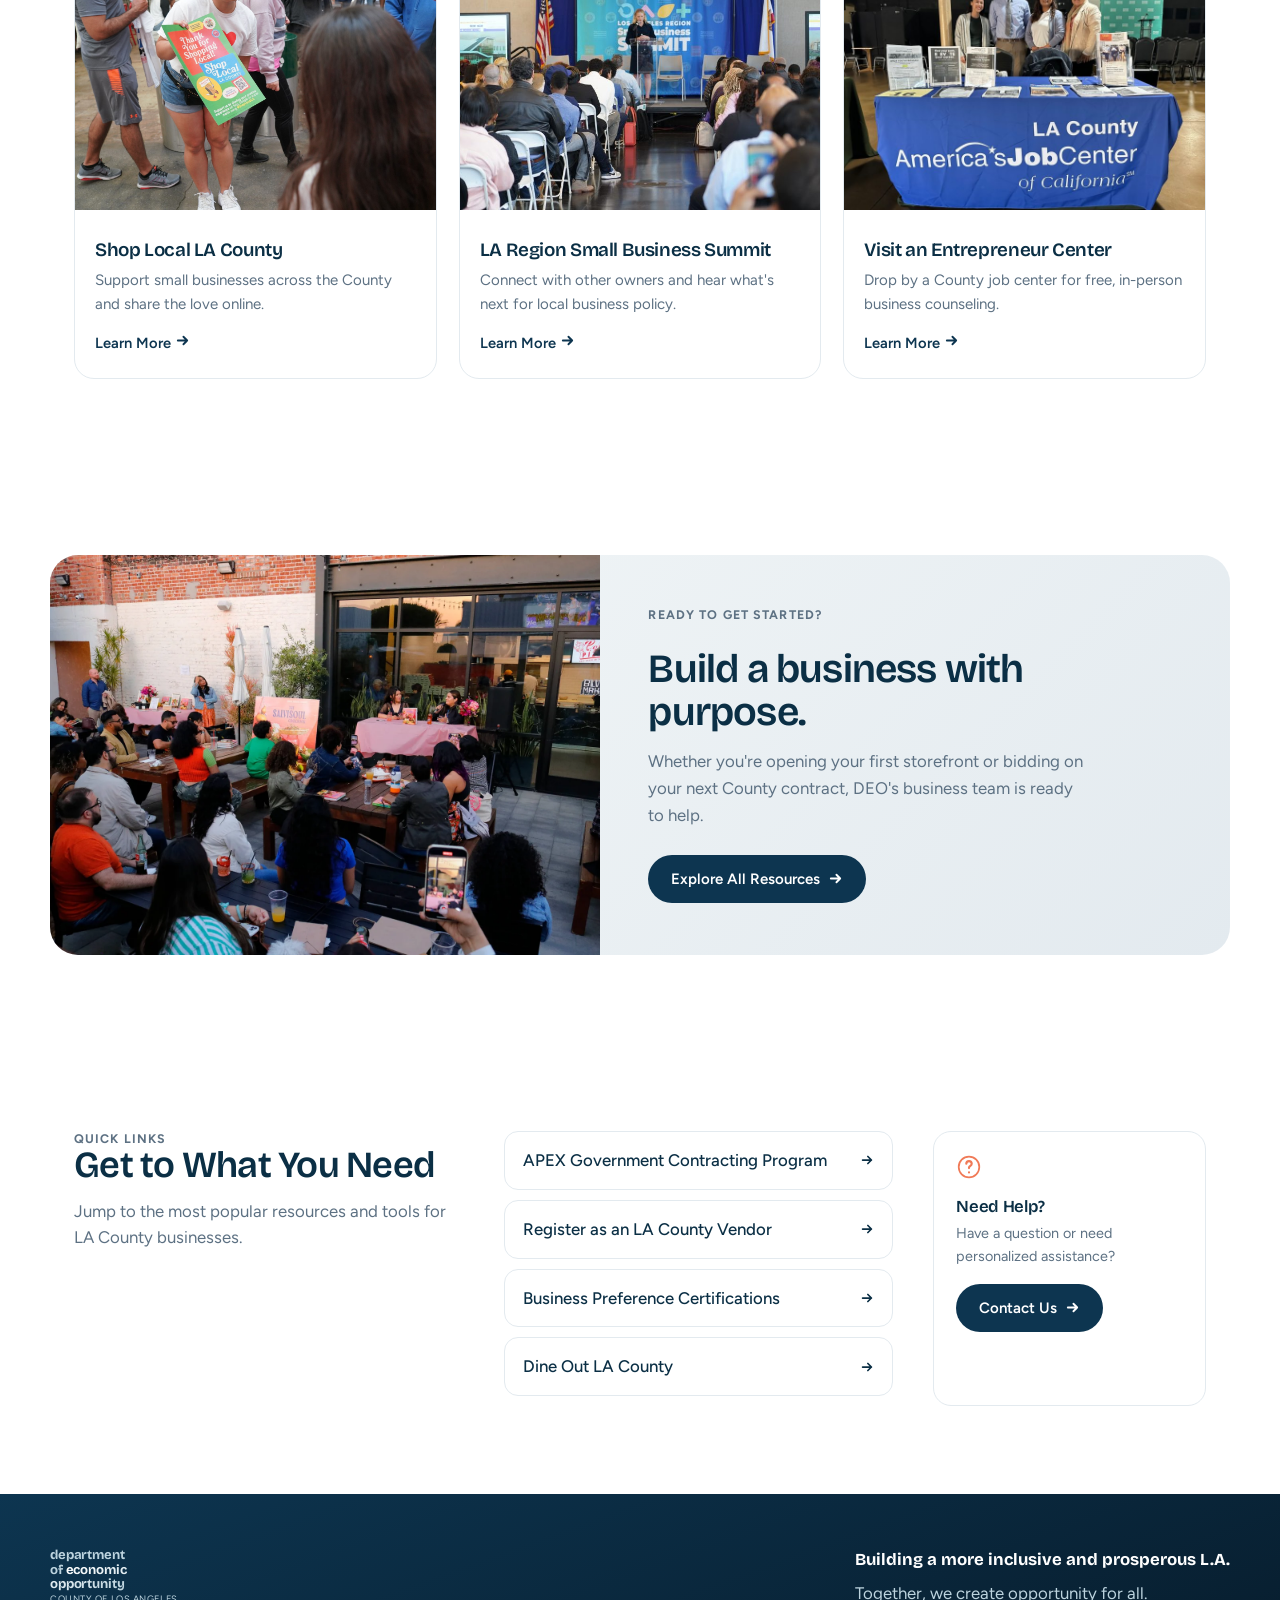
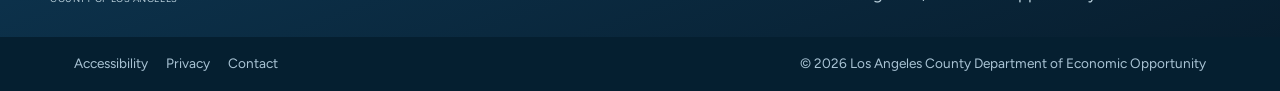
==== commit f768dac3: "Added detail page, new components and styles" ====
--- a/category.html
+++ b/category.html
@@ -21,7 +21,7 @@
       <div class="w">
         <a
           class="logo"
-          href="#top"
+          href="./"
           aria-label="Department of Economic Opportunity, home"
           ><span
             ><b
@@ -33,7 +33,105 @@
         <button class="menu" aria-label="Menu" aria-expanded="false" id="mb">
           ☰
         </button>
-        <nav id="nav" aria-label="Main"></nav>
+        <nav aria-label="Main">
+          <div class="dd">
+            <button>
+              For Individuals
+              <svg
+                class="ch"
+                width="14"
+                height="14"
+                viewBox="0 0 16 16"
+                aria-hidden="true"
+              >
+                <path
+                  d="M3 8h10M9 4l4 4-4 4"
+                  fill="none"
+                  stroke="currentColor"
+                  stroke-width="2"
+                  stroke-linecap="round"
+                  stroke-linejoin="round"
+                />
+              </svg>
+            </button>
+            <ul>
+              <li>
+                <a href="youthatwork.html"
+                  >America's Job Centers of California</a
+                >
+              </li>
+              <li><a href="youthatwork.html">Youth@Work Program</a></li>
+              <li>
+                <a href="youthatwork.html">High Road Training Partnerships</a>
+              </li>
+              <li><a href="youthatwork.html">Workforce Development Board</a></li>
+            </ul>
+          </div>
+          <div class="dd">
+            <button>
+              For Businesses
+              <svg
+                class="ch"
+                width="14"
+                height="14"
+                viewBox="0 0 16 16"
+                aria-hidden="true"
+              >
+                <path
+                  d="M3 8h10M9 4l4 4-4 4"
+                  fill="none"
+                  stroke="currentColor"
+                  stroke-width="2"
+                  stroke-linecap="round"
+                  stroke-linejoin="round"
+                />
+              </svg>
+            </button>
+            <ul>
+              <li><a href="youthatwork.html">Office of Small Business</a></li>
+              <li><a href="youthatwork.html">Sidewalk Vending Program</a></li>
+              <li><a href="youthatwork.html">Small Business Commission</a></li>
+              <li><a href="youthatwork.html">Life Sciences Industry</a></li>
+              <li>
+                <a href="youthatwork.html">Arts, Media, and Entertainment</a>
+              </li>
+              <li>
+                <a href="youthatwork.html"
+                  >Malibu-Topanga Business Interruption Fund</a
+                >
+              </li>
+            </ul>
+          </div>
+          <div class="dd">
+            <button>
+              For Communities
+              <svg
+                class="ch"
+                width="14"
+                height="14"
+                viewBox="0 0 16 16"
+                aria-hidden="true"
+              >
+                <path
+                  d="M3 8h10M9 4l4 4-4 4"
+                  fill="none"
+                  stroke="currentColor"
+                  stroke-width="2"
+                  stroke-linecap="round"
+                  stroke-linejoin="round"
+                />
+              </svg>
+            </button>
+            <ul>
+              <li><a href="youthatwork.html">Capital Development</a></li>
+              <li>
+                <a href="youthatwork.html"
+                  >RENOVATE Facade Improvement Program</a
+                >
+              </li>
+            </ul>
+          </div>
+        </nav>
         <div class="tools">
           <button class="ic-btn" aria-label="Search">
             <svg
@@ -69,12 +167,10 @@
 
       <div
         class="hero"
-        style="
-          background-image: url([data-uri]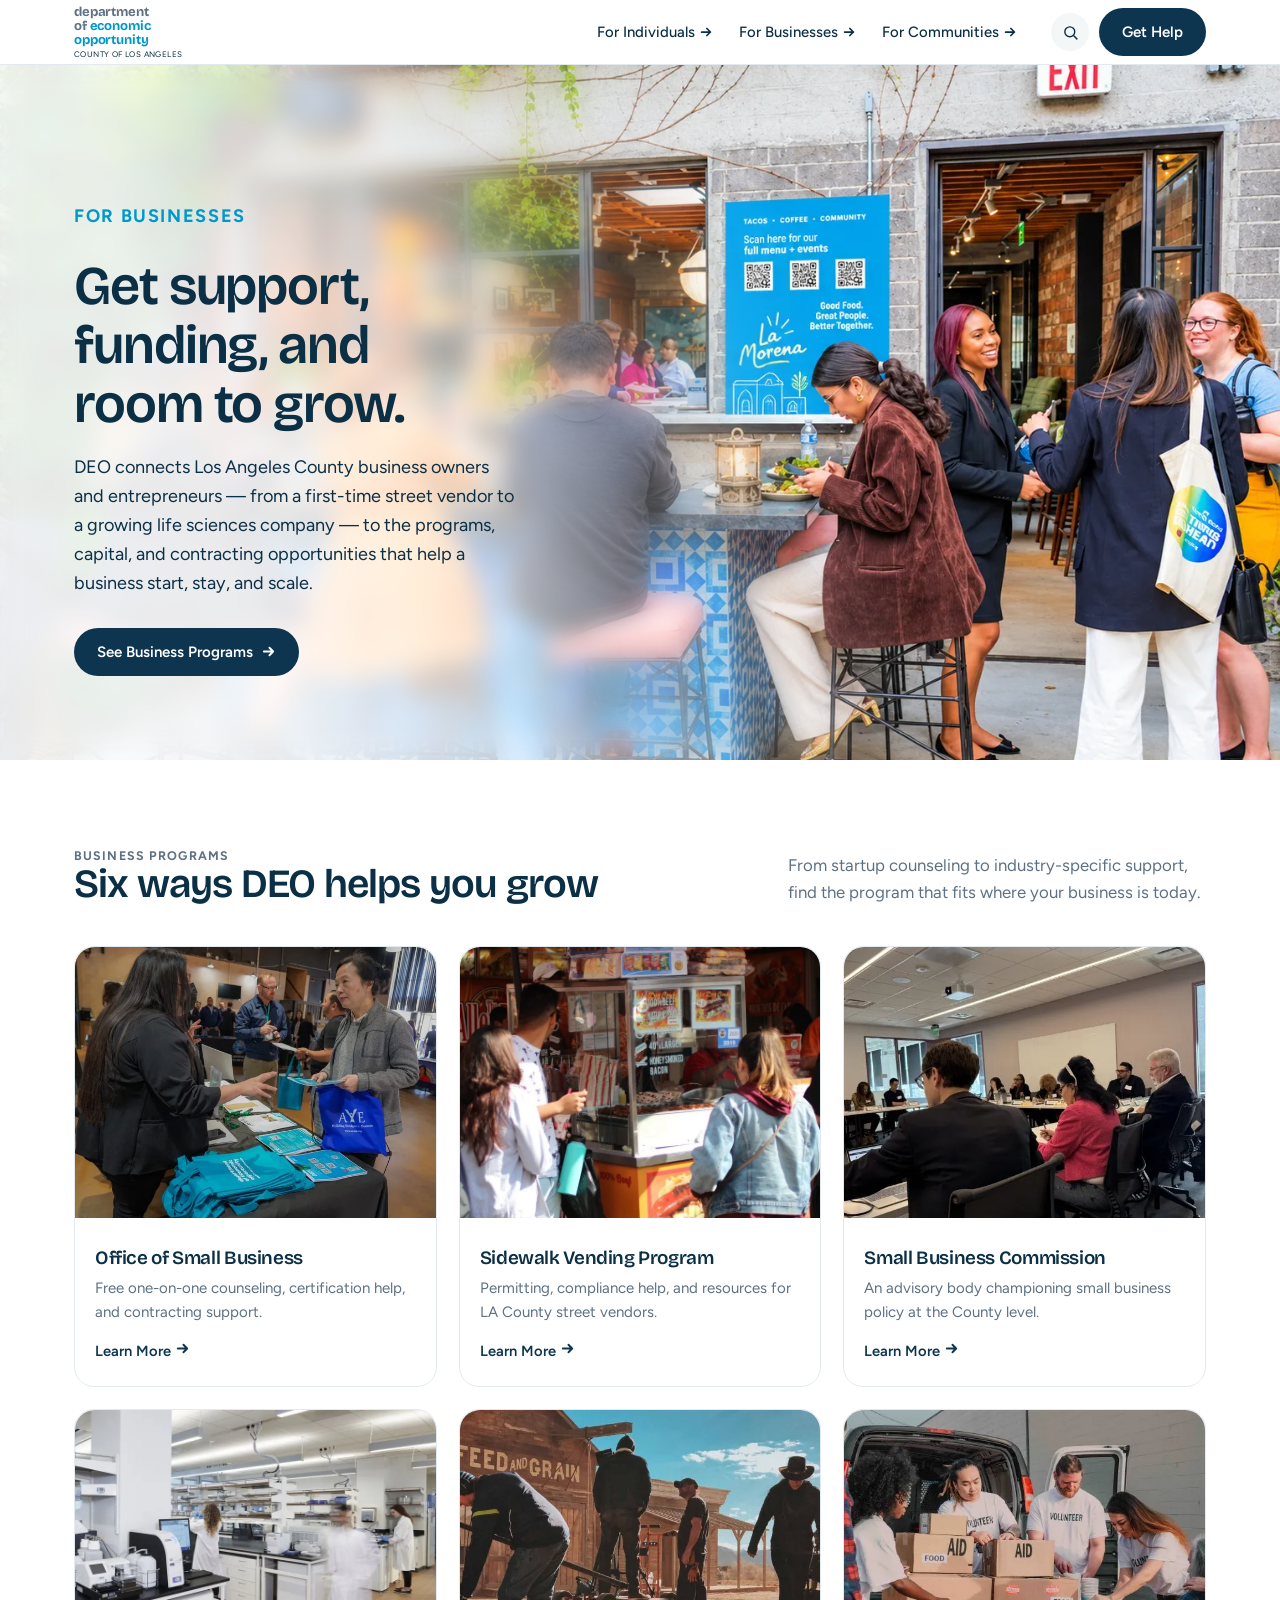
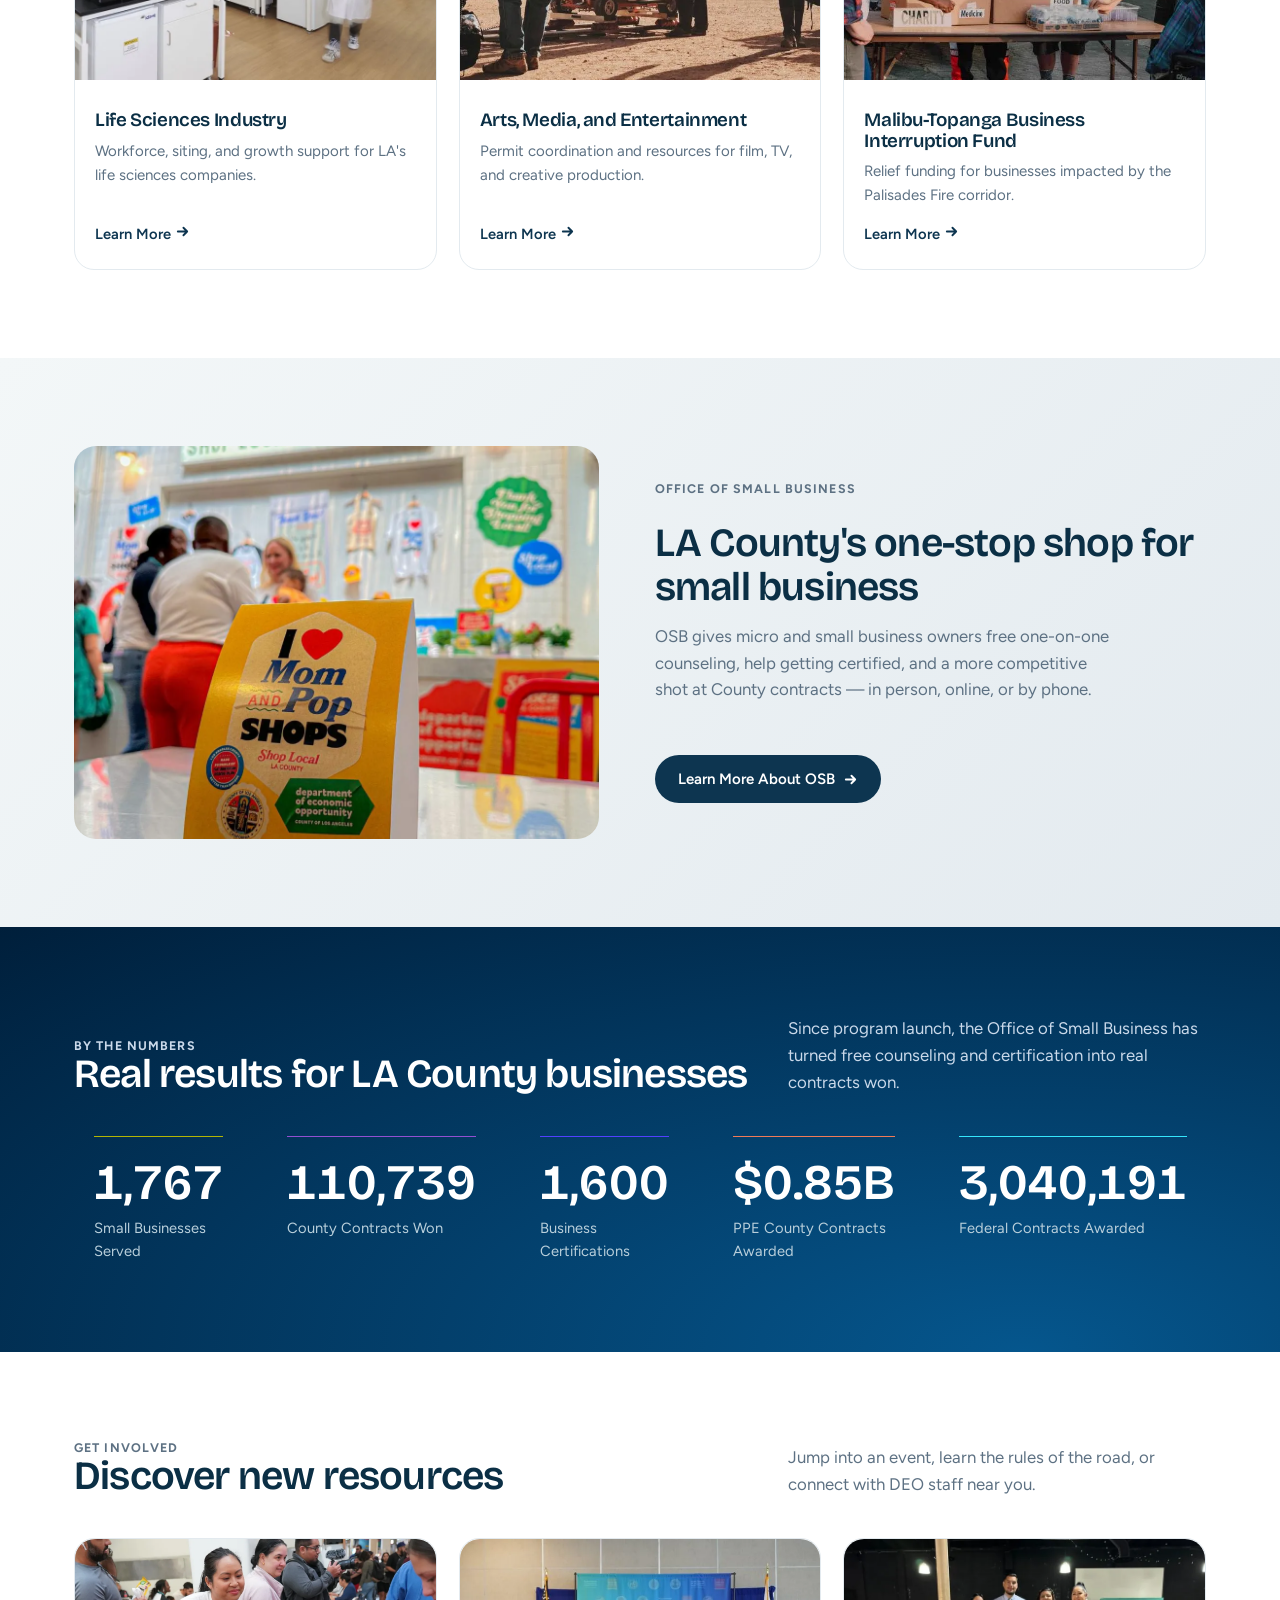
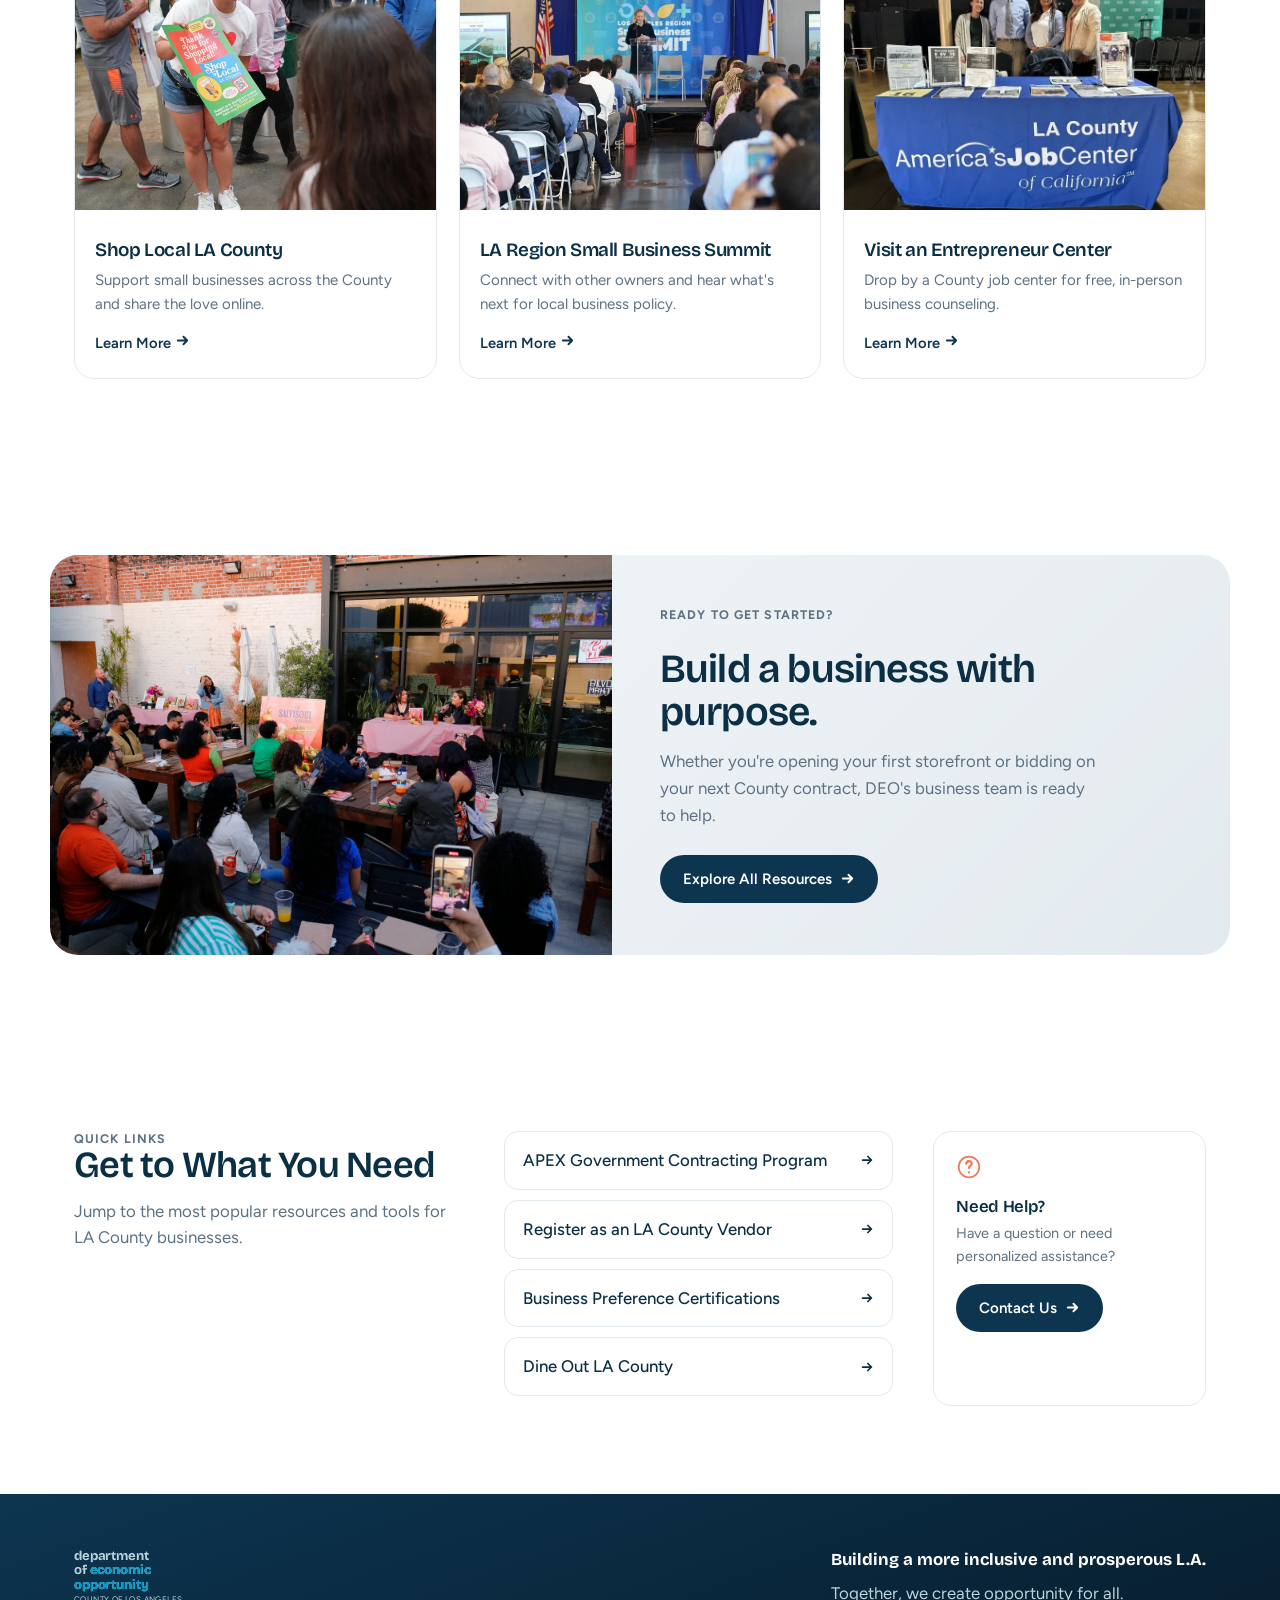
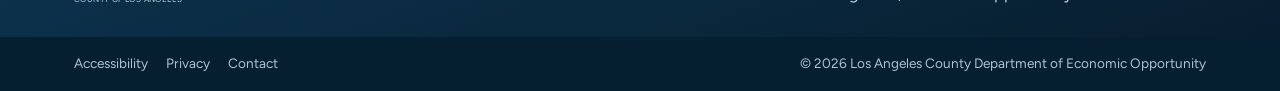
